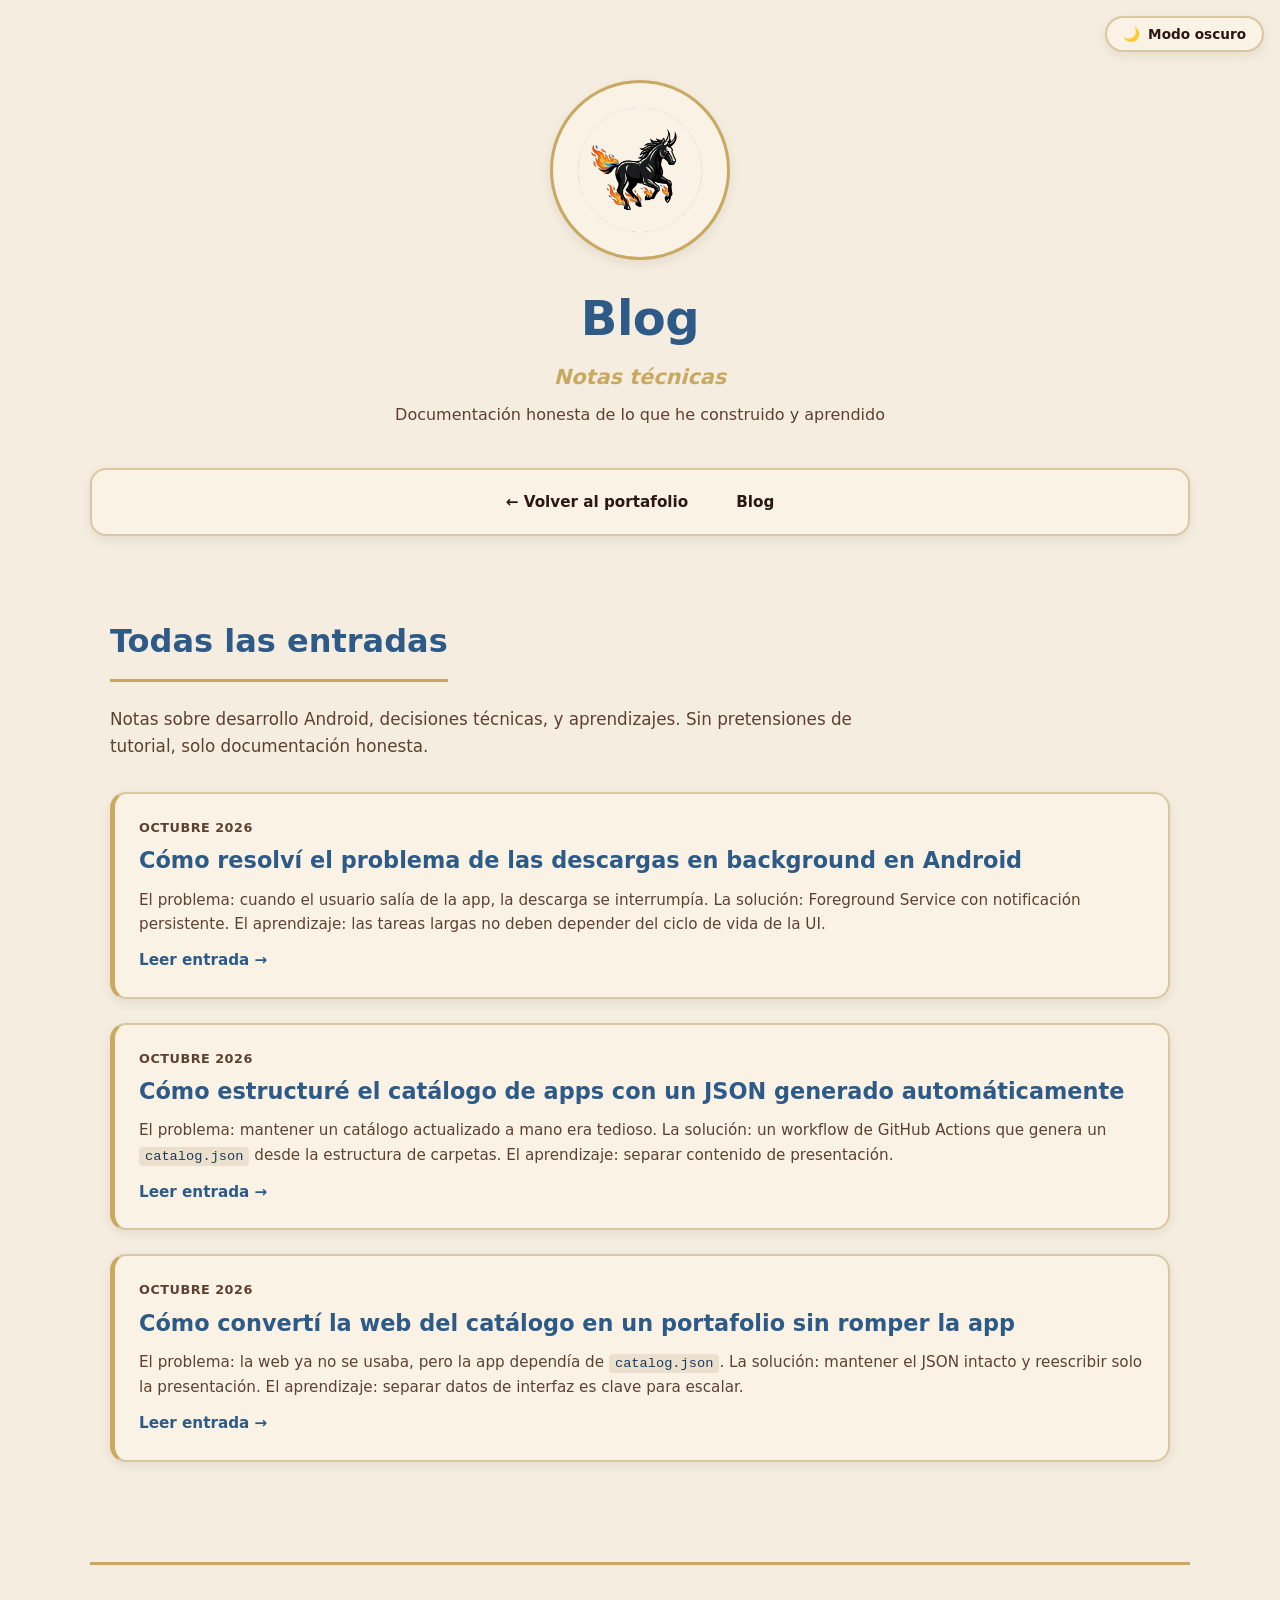
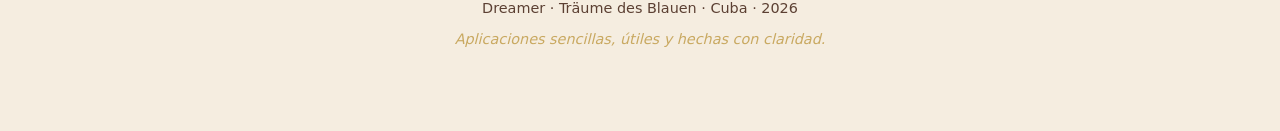
==== docs/blog/index.html @ 9b6ba669 "feat(portafolio): anadir secciones de retos, open source y blog" ====
<!DOCTYPE html>
<html lang="es" data-theme="light">
<head>
    <meta charset="UTF-8">
    <meta name="viewport" content="width=device-width, initial-scale=1.0">
    <meta name="description" content="Blog técnico de Dreamer. Notas sobre el desarrollo de aplicaciones Android.">
    <meta name="author" content="Dreamer (Luisi)">
    <title>Blog — Dreamer · Träume des Blauen</title>
    <link rel="icon" type="image/png" href="../assets/favicon.png">
    <link rel="stylesheet" href="../style.css">
    <link rel="stylesheet" href="blog.css">
</head>
<body>

<button class="theme-toggle" id="themeToggle" aria-label="Cambiar tema">
    <span class="theme-icon">🌙</span>
    <span class="theme-label">Modo oscuro</span>
</button>

<header class="main-header">
    <div class="header-content">
        <img src="../assets/logo_grande.png" alt="Logo de Dreamer" class="header-logo">
        <div class="header-text">
            <h1>Blog</h1>
            <p class="subtitle">Notas técnicas</p>
            <p class="tagline">Documentación honesta de lo que he construido y aprendido</p>
        </div>
    </div>
</header>

<nav class="main-nav" aria-label="Navegación principal">
    <a href="../index.html">← Volver al portafolio</a>
    <a href="index.html">Blog</a>
</nav>

<main>

    <section class="section">
        <h2>Todas las entradas</h2>
        <p class="section-intro">Notas sobre desarrollo Android, decisiones técnicas, y aprendizajes. Sin pretensiones de tutorial, solo documentación honesta.</p>

        <div class="blog-list">

            <article class="blog-list-item">
                <p class="blog-date">Octubre 2026</p>
                <h3><a href="descargas-background.html">Cómo resolví el problema de las descargas en background en Android</a></h3>
                <p class="blog-excerpt">El problema: cuando el usuario salía de la app, la descarga se interrumpía. La solución: Foreground Service con notificación persistente. El aprendizaje: las tareas largas no deben depender del ciclo de vida de la UI.</p>
                <a href="descargas-background.html" class="read-more">Leer entrada →</a>
            </article>

            <article class="blog-list-item">
                <p class="blog-date">Octubre 2026</p>
                <h3><a href="catalogo-json.html">Cómo estructuré el catálogo de apps con un JSON generado automáticamente</a></h3>
                <p class="blog-excerpt">El problema: mantener un catálogo actualizado a mano era tedioso. La solución: un workflow de GitHub Actions que genera un <code>catalog.json</code> desde la estructura de carpetas. El aprendizaje: separar contenido de presentación.</p>
                <a href="catalogo-json.html" class="read-more">Leer entrada →</a>
            </article>

            <article class="blog-list-item">
                <p class="blog-date">Octubre 2026</p>
                <h3><a href="portafolio-sin-romper-app.html">Cómo convertí la web del catálogo en un portafolio sin romper la app</a></h3>
                <p class="blog-excerpt">El problema: la web ya no se usaba, pero la app dependía de <code>catalog.json</code>. La solución: mantener el JSON intacto y reescribir solo la presentación. El aprendizaje: separar datos de interfaz es clave para escalar.</p>
                <a href="portafolio-sin-romper-app.html" class="read-more">Leer entrada →</a>
            </article>

        </div>
    </section>

</main>

<footer class="main-footer">
    <p>Dreamer · Träume des Blauen · Cuba · <span id="year"></span></p>
    <p class="footer-tagline">Aplicaciones sencillas, útiles y hechas con claridad.</p>
</footer>

<script>
    // Tema claro/oscuro
    (function() {
        const toggle = document.getElementById("themeToggle");
        const icon = toggle.querySelector(".theme-icon");
        const label = toggle.querySelector(".theme-label");
        const saved = localStorage.getItem("theme") || "light";

        function applyTheme(theme) {
            if (theme === "dark") {
                document.documentElement.setAttribute("data-theme", "dark");
                icon.textContent = "☀️";
                label.textContent = "Modo claro";
            } else {
                document.documentElement.removeAttribute("data-theme");
                icon.textContent = "🌙";
                label.textContent = "Modo oscuro";
            }
        }

        applyTheme(saved);

        toggle.addEventListener("click", function() {
            const isDark = document.documentElement.getAttribute("data-theme") === "dark";
            const newTheme = isDark ? "light" : "dark";
            localStorage.setItem("theme", newTheme);
            applyTheme(newTheme);
        });

        document.getElementById("year").textContent = new Date().getFullYear();
    })();
</script>

</body>
</html>
---- docs/style.css ----
/* ================================================================
   PORTAFOLIO — Dreamer · Träume des Blauen
   Estilo de gremio: azul mágico, madera, dorado, pergamino.
   ================================================================ */

/* ===== Variables ===== */
:root {
    /* Colores base — modo claro (gremio de día) */
    --bg: #F5EDE0;
    --bg-secondary: #EBE0CD;
    --surface: #FAF3E5;
    --surface-hover: #F2E6CE;
    --text: #2B1810;
    --text-muted: #5C4033;
    --border: #D9C7A3;

    /* Gremio */
    --blue: #2E5A88;
    --blue-dark: #1B3A5C;
    --blue-light: #6A9BC8;
    --wood: #B8895A;
    --wood-dark: #7A5636;
    --gold: #C9A961;

    /* Acentos */
    --accent: var(--blue);
    --accent-hover: var(--blue-dark);

    /* Sombras y radios */
    --shadow: 0 4px 12px rgba(43, 24, 16, 0.08);
    --shadow-hover: 0 8px 24px rgba(43, 24, 16, 0.15);
    --radius: 16px;
    --radius-small: 10px;

    /* Tipografía */
    --font: system-ui, -apple-system, "Segoe UI", Roboto, sans-serif;
    --font-mono: "Cascadia Code", "Consolas", "Courier New", monospace;

    /* Transiciones */
    --transition: 0.2s ease;
}

/* Modo oscuro (gremio de noche) */
[data-theme="dark"] {
    --bg: #0A0F1A;
    --bg-secondary: #0F1724;
    --surface: #1A1410;
    --surface-hover: #241C15;
    --text: #E8DCC0;
    --text-muted: #B8A882;
    --border: #3E3428;

    --blue: #3D6F9E;
    --blue-dark: #0F2338;
    --blue-light: #7FB0DC;
    --wood: #5C4033;
    --wood-dark: #3A261A;
    --gold: #E0C070;

    --accent: var(--blue);
    --accent-hover: var(--blue-light);

    --shadow: 0 4px 12px rgba(0, 0, 0, 0.4);
    --shadow-hover: 0 8px 24px rgba(0, 0, 0, 0.6);
}

/* ===== Reset ===== */
* {
    margin: 0;
    padding: 0;
    box-sizing: border-box;
}

html {
    scroll-behavior: smooth;
}

body {
    font-family: var(--font);
    background: var(--bg);
    color: var(--text);
    line-height: 1.6;
    transition: background var(--transition), color var(--transition);
    min-height: 100vh;
    padding: 0 20px 40px;
}

code {
    font-family: var(--font-mono);
    background: var(--bg-secondary);
    padding: 2px 6px;
    border-radius: 4px;
    font-size: 0.9em;
    color: var(--blue-dark);
}

[data-theme="dark"] code {
    color: var(--blue-light);
}

/* ===== Botón de tema ===== */
.theme-toggle {
    position: fixed;
    top: 16px;
    right: 16px;
    z-index: 100;
    background: var(--surface);
    border: 2px solid var(--border);
    color: var(--text);
    padding: 8px 16px;
    border-radius: 30px;
    cursor: pointer;
    font-family: var(--font);
    font-size: 0.85rem;
    font-weight: 600;
    display: flex;
    align-items: center;
    gap: 8px;
    box-shadow: var(--shadow);
    transition: all var(--transition);
}

.theme-toggle:hover {
    background: var(--surface-hover);
    transform: translateY(-2px);
    box-shadow: var(--shadow-hover);
}

/* ===== Header ===== */
.main-header {
    max-width: 1100px;
    margin: 0 auto;
    padding: 80px 20px 40px;
    text-align: center;
}

.header-content {
    display: flex;
    flex-direction: column;
    align-items: center;
    gap: 20px;
}

.header-logo {
    width: 180px;
    height: 180px;
    object-fit: contain;
    background: var(--surface);
    border-radius: 50%;
    padding: 20px;
    border: 3px solid var(--gold);
    box-shadow: var(--shadow);
}

.header-text h1 {
    font-size: 3rem;
    font-weight: 800;
    color: var(--blue);
    letter-spacing: -0.5px;
    margin-bottom: 4px;
}

.subtitle {
    font-size: 1.3rem;
    font-style: italic;
    color: var(--gold);
    font-weight: 600;
    margin-bottom: 8px;
}

.tagline {
    font-size: 1rem;
    color: var(--text-muted);
}

/* ===== Navegación ===== */
.main-nav {
    max-width: 1100px;
    margin: 0 auto 40px;
    padding: 12px;
    background: var(--surface);
    border-radius: var(--radius);
    border: 2px solid var(--border);
    display: flex;
    justify-content: center;
    flex-wrap: wrap;
    gap: 8px;
    box-shadow: var(--shadow);
}

.main-nav a {
    color: var(--text);
    text-decoration: none;
    padding: 8px 20px;
    border-radius: 30px;
    font-weight: 600;
    font-size: 0.95rem;
    transition: all var(--transition);
}

.main-nav a:hover,
.main-nav a:focus {
    background: var(--blue);
    color: var(--surface);
}

/* ===== Secciones ===== */
.section {
    max-width: 1100px;
    margin: 0 auto 60px;
    padding: 40px 20px;
}

.section h2 {
    font-size: 2rem;
    font-weight: 800;
    color: var(--blue);
    margin-bottom: 24px;
    padding-bottom: 12px;
    border-bottom: 3px solid var(--gold);
    display: inline-block;
}

.section-intro {
    font-size: 1.05rem;
    color: var(--text-muted);
    margin-bottom: 32px;
    max-width: 800px;
}

/* ===== Sobre mí ===== */
.about-content p {
    margin-bottom: 16px;
    font-size: 1.05rem;
}

.about-content h3 {
    font-size: 1.3rem;
    color: var(--wood-dark);
    margin: 32px 0 16px;
}

[data-theme="dark"] .about-content h3 {
    color: var(--wood);
}

.experience-list {
    list-style: none;
    padding: 0;
}

.experience-list li {
    padding: 10px 0 10px 32px;
    position: relative;
    border-bottom: 1px dashed var(--border);
}

.experience-list li::before {
    content: "◆";
    position: absolute;
    left: 8px;
    color: var(--gold);
    font-size: 0.9rem;
}

/* ===== Proyectos ===== */
.projects-grid {
    display: grid;
    grid-template-columns: repeat(auto-fill, minmax(280px, 1fr));
    gap: 24px;
}

.project-card {
    background: var(--surface);
    border: 2px solid var(--border);
    border-radius: var(--radius);
    padding: 24px;
    box-shadow: var(--shadow);
    transition: all var(--transition);
    display: flex;
    flex-direction: column;
    gap: 12px;
}

.project-card:hover {
    transform: translateY(-4px);
    box-shadow: var(--shadow-hover);
    border-color: var(--gold);
}

.project-card h3 {
    font-size: 1.4rem;
    color: var(--blue);
    font-weight: 700;
}

.project-card .category-tag {
    display: inline-block;
    background: var(--blue-dark);
    color: var(--surface);
    padding: 3px 12px;
    border-radius: 20px;
    font-size: 0.75rem;
    font-weight: 700;
    text-transform: uppercase;
    letter-spacing: 0.5px;
    align-self: flex-start;
}

.project-card .description {
    color: var(--text-muted);
    font-size: 0.95rem;
    flex-grow: 1;
}

.project-card .meta {
    font-size: 0.8rem;
    color: var(--text-muted);
    border-top: 1px dashed var(--border);
    padding-top: 12px;
    display: flex;
    justify-content: space-between;
    flex-wrap: wrap;
    gap: 8px;
}

.project-card .meta span {
    display: inline-flex;
    align-items: center;
    gap: 4px;
}

.project-card .downloads-badge {
    background: var(--gold);
    color: var(--wood-dark);
    padding: 2px 10px;
    border-radius: 12px;
    font-weight: 700;
    font-size: 0.75rem;
}

.project-card .dedication {
    font-style: italic;
    font-size: 0.85rem;
    color: var(--gold);
    border-left: 3px solid var(--gold);
    padding-left: 12px;
}

.loading-message,
.error-message {
    text-align: center;
    color: var(--text-muted);
    padding: 40px;
    font-style: italic;
    grid-column: 1 / -1;
}

/* ===== Retos técnicos ===== */
.challenges-grid {
    display: grid;
    grid-template-columns: repeat(auto-fit, minmax(320px, 1fr));
    gap: 24px;
}

.challenge-card {
    background: var(--surface);
    border: 2px solid var(--border);
    border-left: 5px solid var(--gold);
    border-radius: var(--radius);
    padding: 24px;
    box-shadow: var(--shadow);
    transition: all var(--transition);
}

.challenge-card:hover {
    transform: translateY(-4px);
    box-shadow: var(--shadow-hover);
    border-left-color: var(--blue);
}

.challenge-card h3 {
    font-size: 1.15rem;
    color: var(--blue);
    margin-bottom: 16px;
    font-weight: 700;
}

.challenge-card p {
    font-size: 0.95rem;
    color: var(--text-muted);
    margin-bottom: 12px;
}

.challenge-card p:last-child {
    margin-bottom: 0;
}

.challenge-context {
    font-style: italic;
    border-left: 3px solid var(--border);
    padding-left: 12px;
}

.challenge-solution,
.challenge-lesson {
    padding: 8px 12px;
    background: var(--bg-secondary);
    border-radius: var(--radius-small);
}

.challenge-lesson {
    border-left: 3px solid var(--gold);
}

/* ===== Open source ===== */
.opensource-grid {
    display: grid;
    grid-template-columns: repeat(auto-fit, minmax(320px, 1fr));
    gap: 24px;
    margin-bottom: 24px;
}

.opensource-card {
    background: var(--surface);
    border: 2px solid var(--border);
    border-radius: var(--radius);
    padding: 24px;
    box-shadow: var(--shadow);
    transition: all var(--transition);
}

.opensource-card:hover {
    transform: translateY(-4px);
    box-shadow: var(--shadow-hover);
    border-color: var(--gold);
}

.opensource-card h3 {
    font-size: 1.3rem;
    color: var(--blue);
    margin-bottom: 8px;
    font-weight: 700;
}

.opensource-detail {
    display: inline-block;
    background: var(--gold);
    color: var(--wood-dark);
    padding: 3px 12px;
    border-radius: 20px;
    font-size: 0.8rem;
    font-weight: 700;
    margin-bottom: 12px;
}

.opensource-description {
    color: var(--text-muted);
    font-size: 0.95rem;
}

.opensource-note {
    font-style: italic;
    color: var(--text-muted);
    font-size: 0.9rem;
    text-align: center;
    padding: 16px;
    border-top: 1px dashed var(--border);
}

/* ===== Blog ===== */
.blog-grid {
    display: grid;
    grid-template-columns: repeat(auto-fit, minmax(300px, 1fr));
    gap: 24px;
    margin-bottom: 32px;
}

.blog-card {
    background: var(--surface);
    border: 2px solid var(--border);
    border-radius: var(--radius);
    padding: 24px;
    box-shadow: var(--shadow);
    transition: all var(--transition);
    display: flex;
    flex-direction: column;
    gap: 12px;
}

.blog-card:hover {
    transform: translateY(-4px);
    box-shadow: var(--shadow-hover);
    border-color: var(--gold);
}

.blog-card h3 {
    font-size: 1.15rem;
    font-weight: 700;
    line-height: 1.4;
}

.blog-card h3 a {
    color: var(--blue);
    text-decoration: none;
    transition: color var(--transition);
}

.blog-card h3 a:hover {
    color: var(--gold);
    text-decoration: underline;
}

.blog-date {
    font-size: 0.8rem;
    color: var(--text-muted);
    text-transform: uppercase;
    letter-spacing: 0.5px;
    font-weight: 600;
}

.blog-excerpt {
    color: var(--text-muted);
    font-size: 0.95rem;
    flex-grow: 1;
}

.blog-cta {
    text-align: center;
    margin-top: 32px;
}

/* ===== Placeholder ===== */
.placeholder-box {
    background: var(--surface);
    border: 2px dashed var(--border);
    border-radius: var(--radius);
    padding: 40px 24px;
    text-align: center;
    color: var(--text-muted);
    font-style: italic;
    font-size: 1rem;
}

/* ===== Servicios ===== */
.services-grid {
    display: grid;
    grid-template-columns: repeat(auto-fit, minmax(280px, 1fr));
    gap: 24px;
    margin-bottom: 32px;
}

.service-card {
    background: var(--surface);
    border: 2px solid var(--border);
    border-radius: var(--radius);
    padding: 24px;
    box-shadow: var(--shadow);
}

.service-card h3 {
    font-size: 1.2rem;
    color: var(--gold);
    margin-bottom: 12px;
    font-weight: 700;
}

.service-card p {
    color: var(--text-muted);
    font-size: 0.95rem;
}

.process-list {
    list-style: none;
    counter-reset: step;
    padding: 0;
}

.process-list li {
    counter-increment: step;
    padding: 8px 0 8px 36px;
    position: relative;
    color: var(--text-muted);
    font-size: 0.95rem;
}

.process-list li::before {
    content: counter(step);
    position: absolute;
    left: 0;
    top: 8px;
    width: 26px;
    height: 26px;
    background: var(--blue);
    color: var(--surface);
    border-radius: 50%;
    display: flex;
    align-items: center;
    justify-content: center;
    font-size: 0.8rem;
    font-weight: 700;
}

.services-cta {
    text-align: center;
    margin-top: 32px;
}

.btn-primary,
.btn-secondary {
    display: inline-block;
    padding: 14px 36px;
    border-radius: 40px;
    text-decoration: none;
    font-weight: 700;
    font-size: 1rem;
    box-shadow: var(--shadow);
    transition: all var(--transition);
    border: 2px solid transparent;
}

.btn-primary {
    background: var(--blue);
    color: var(--surface);
}

.btn-primary:hover,
.btn-primary:focus {
    background: var(--blue-dark);
    transform: translateY(-2px);
    box-shadow: var(--shadow-hover);
    border-color: var(--gold);
}

.btn-secondary {
    background: transparent;
    color: var(--blue);
    border-color: var(--blue);
}

.btn-secondary:hover,
.btn-secondary:focus {
    background: var(--blue);
    color: var(--surface);
    transform: translateY(-2px);
    box-shadow: var(--shadow-hover);
    border-color: var(--gold);
}

/* ===== Contacto ===== */
.contact-grid {
    display: grid;
    grid-template-columns: repeat(auto-fit, minmax(240px, 1fr));
    gap: 20px;
    margin-bottom: 40px;
}

.contact-card {
    background: var(--surface);
    border: 2px solid var(--border);
    border-radius: var(--radius);
    padding: 24px;
    text-decoration: none;
    color: var(--text);
    display: flex;
    flex-direction: column;
    align-items: center;
    gap: 8px;
    box-shadow: var(--shadow);
    transition: all var(--transition);
    text-align: center;
}

.contact-card:hover,
.contact-card:focus {
    transform: translateY(-4px);
    border-color: var(--gold);
    box-shadow: var(--shadow-hover);
}

.contact-card.disabled {
    opacity: 0.5;
    cursor: not-allowed;
}

.contact-card.disabled:hover {
    transform: none;
    border-color: var(--border);
    box-shadow: var(--shadow);
}

.contact-icon {
    font-size: 2rem;
    margin-bottom: 4px;
}

.contact-label {
    font-weight: 700;
    color: var(--blue);
    font-size: 0.9rem;
    text-transform: uppercase;
    letter-spacing: 0.5px;
}

.contact-value {
    color: var(--text-muted);
    font-size: 0.9rem;
    word-break: break-word;
}

.coming-soon-title {
    font-size: 1.2rem;
    color: var(--wood-dark);
    margin: 32px 0 16px;
    text-align: center;
}

[data-theme="dark"] .coming-soon-title {
    color: var(--wood);
}

.contact-grid.coming-soon {
    grid-template-columns: repeat(auto-fit, minmax(180px, 1fr));
    margin-bottom: 0;
}

/* ===== Footer ===== */
.main-footer {
    max-width: 1100px;
    margin: 60px auto 0;
    padding: 32px 20px;
    text-align: center;
    border-top: 3px solid var(--gold);
    color: var(--text-muted);
    font-size: 0.9rem;
}

.main-footer p {
    margin-bottom: 8px;
}

.footer-tagline {
    font-style: italic;
    color: var(--gold);
}

/* ===== Responsive ===== */
@media (max-width: 700px) {
    body {
        padding: 0 12px 24px;
    }

    .header-text h1 {
        font-size: 2.2rem;
    }

    .subtitle {
        font-size: 1.1rem;
    }

    .header-logo {
        width: 140px;
        height: 140px;
    }

    .section h2 {
        font-size: 1.6rem;
    }

    .main-nav {
        padding: 8px;
    }

    .main-nav a {
        padding: 6px 14px;
        font-size: 0.85rem;
    }

    .theme-toggle .theme-label {
        display: none;
    }

    .theme-toggle {
        padding: 8px 12px;
    }

    .challenges-grid,
    .opensource-grid,
    .blog-grid {
        grid-template-columns: 1fr;
    }
}

/* ===== Accesibilidad ===== */
@media (prefers-reduced-motion: reduce) {
    * {
        animation-duration: 0.01ms !important;
        animation-iteration-count: 1 !important;
        transition-duration: 0.01ms !important;
        scroll-behavior: auto !important;
    }
}

a:focus-visible,
button:focus-visible {
    outline: 3px solid var(--gold);
    outline-offset: 2px;
}

/* ===== Scrollbar ===== */
::-webkit-scrollbar {
    width: 10px;
}

::-webkit-scrollbar-track {
    background: var(--bg);
}

::-webkit-scrollbar-thumb {
    background: var(--blue);
    border-radius: 10px;
}

::-webkit-scrollbar-thumb:hover {
    background: var(--blue-dark);
}
---- docs/blog/blog.css ----
/* ================================================================
   BLOG — Estilos específicos
   Reutiliza las variables y estilos base del portafolio.
   ================================================================ */

/* ===== Lista de entradas ===== */
.blog-list {
    display: flex;
    flex-direction: column;
    gap: 24px;
}

.blog-list-item {
    background: var(--surface);
    border: 2px solid var(--border);
    border-left: 5px solid var(--gold);
    border-radius: var(--radius);
    padding: 24px;
    box-shadow: var(--shadow);
    transition: all var(--transition);
}

.blog-list-item:hover {
    transform: translateY(-4px);
    box-shadow: var(--shadow-hover);
    border-left-color: var(--blue);
}

.blog-list-item h3 {
    font-size: 1.4rem;
    font-weight: 700;
    margin: 8px 0 12px;
    line-height: 1.3;
}

.blog-list-item h3 a {
    color: var(--blue);
    text-decoration: none;
    transition: color var(--transition);
}

.blog-list-item h3 a:hover {
    color: var(--gold);
    text-decoration: underline;
}

.read-more {
    display: inline-block;
    margin-top: 12px;
    color: var(--blue);
    font-weight: 700;
    text-decoration: none;
    font-size: 0.95rem;
    transition: all var(--transition);
}

.read-more:hover {
    color: var(--gold);
    transform: translateX(4px);
}

/* ===== Artículo individual ===== */
.article {
    max-width: 800px;
    margin: 0 auto;
    padding: 40px 20px;
}

.article-header {
    margin-bottom: 40px;
    padding-bottom: 24px;
    border-bottom: 3px solid var(--gold);
}

.article-header h1 {
    font-size: 2.2rem;
    color: var(--blue);
    font-weight: 800;
    line-height: 1.3;
    margin-bottom: 16px;
}

.article-meta {
    font-size: 0.9rem;
    color: var(--text-muted);
    text-transform: uppercase;
    letter-spacing: 0.5px;
    font-weight: 600;
}

.article-content {
    font-size: 1.05rem;
    line-height: 1.8;
    color: var(--text);
}

.article-content h2 {
    font-size: 1.6rem;
    color: var(--blue);
    margin: 40px 0 16px;
    padding-bottom: 8px;
    border-bottom: 2px solid var(--border);
}

.article-content h3 {
    font-size: 1.25rem;
    color: var(--wood-dark);
    margin: 32px 0 12px;
    font-weight: 700;
}

[data-theme="dark"] .article-content h3 {
    color: var(--wood);
}

.article-content p {
    margin-bottom: 16px;
}

.article-content ul,
.article-content ol {
    margin: 16px 0 16px 32px;
}

.article-content li {
    margin-bottom: 8px;
}

.article-content strong {
    color: var(--blue);
    font-weight: 700;
}

.article-content em {
    font-style: italic;
    color: var(--text-muted);
}

.article-content a {
    color: var(--blue);
    text-decoration: underline;
    transition: color var(--transition);
}

.article-content a:hover {
    color: var(--gold);
}

.article-content blockquote {
    border-left: 4px solid var(--gold);
    padding: 12px 20px;
    margin: 24px 0;
    background: var(--surface);
    border-radius: 0 var(--radius-small) var(--radius-small) 0;
    font-style: italic;
    color: var(--text-muted);
}

.article-content code {
    font-family: var(--font-mono);
    background: var(--bg-secondary);
    padding: 2px 6px;
    border-radius: 4px;
    font-size: 0.9em;
    color: var(--blue-dark);
}

[data-theme="dark"] .article-content code {
    color: var(--blue-light);
}

.article-content pre {
    background: var(--bg-secondary);
    border: 2px solid var(--border);
    border-radius: var(--radius-small);
    padding: 20px;
    overflow-x: auto;
    margin: 24px 0;
    font-size: 0.9rem;
    line-height: 1.5;
}

.article-content pre code {
    background: none;
    padding: 0;
    color: var(--text);
    font-size: inherit;
}

/* ===== Navegación entre artículos ===== */
.article-nav {
    max-width: 800px;
    margin: 40px auto 0;
    padding: 24px 20px;
    border-top: 2px solid var(--border);
    display: flex;
    justify-content: space-between;
    gap: 16px;
    flex-wrap: wrap;
}

.article-nav a {
    color: var(--blue);
    text-decoration: none;
    font-weight: 700;
    transition: color var(--transition);
}

.article-nav a:hover {
    color: var(--gold);
}

/* ===== Responsive ===== */
@media (max-width: 700px) {
    .article-header h1 {
        font-size: 1.6rem;
    }

    .article-content {
        font-size: 1rem;
    }

    .article-content h2 {
        font-size: 1.3rem;
    }

    .article-content h3 {
        font-size: 1.1rem;
    }

    .article-content pre {
        padding: 12px;
        font-size: 0.8rem;
    }
}
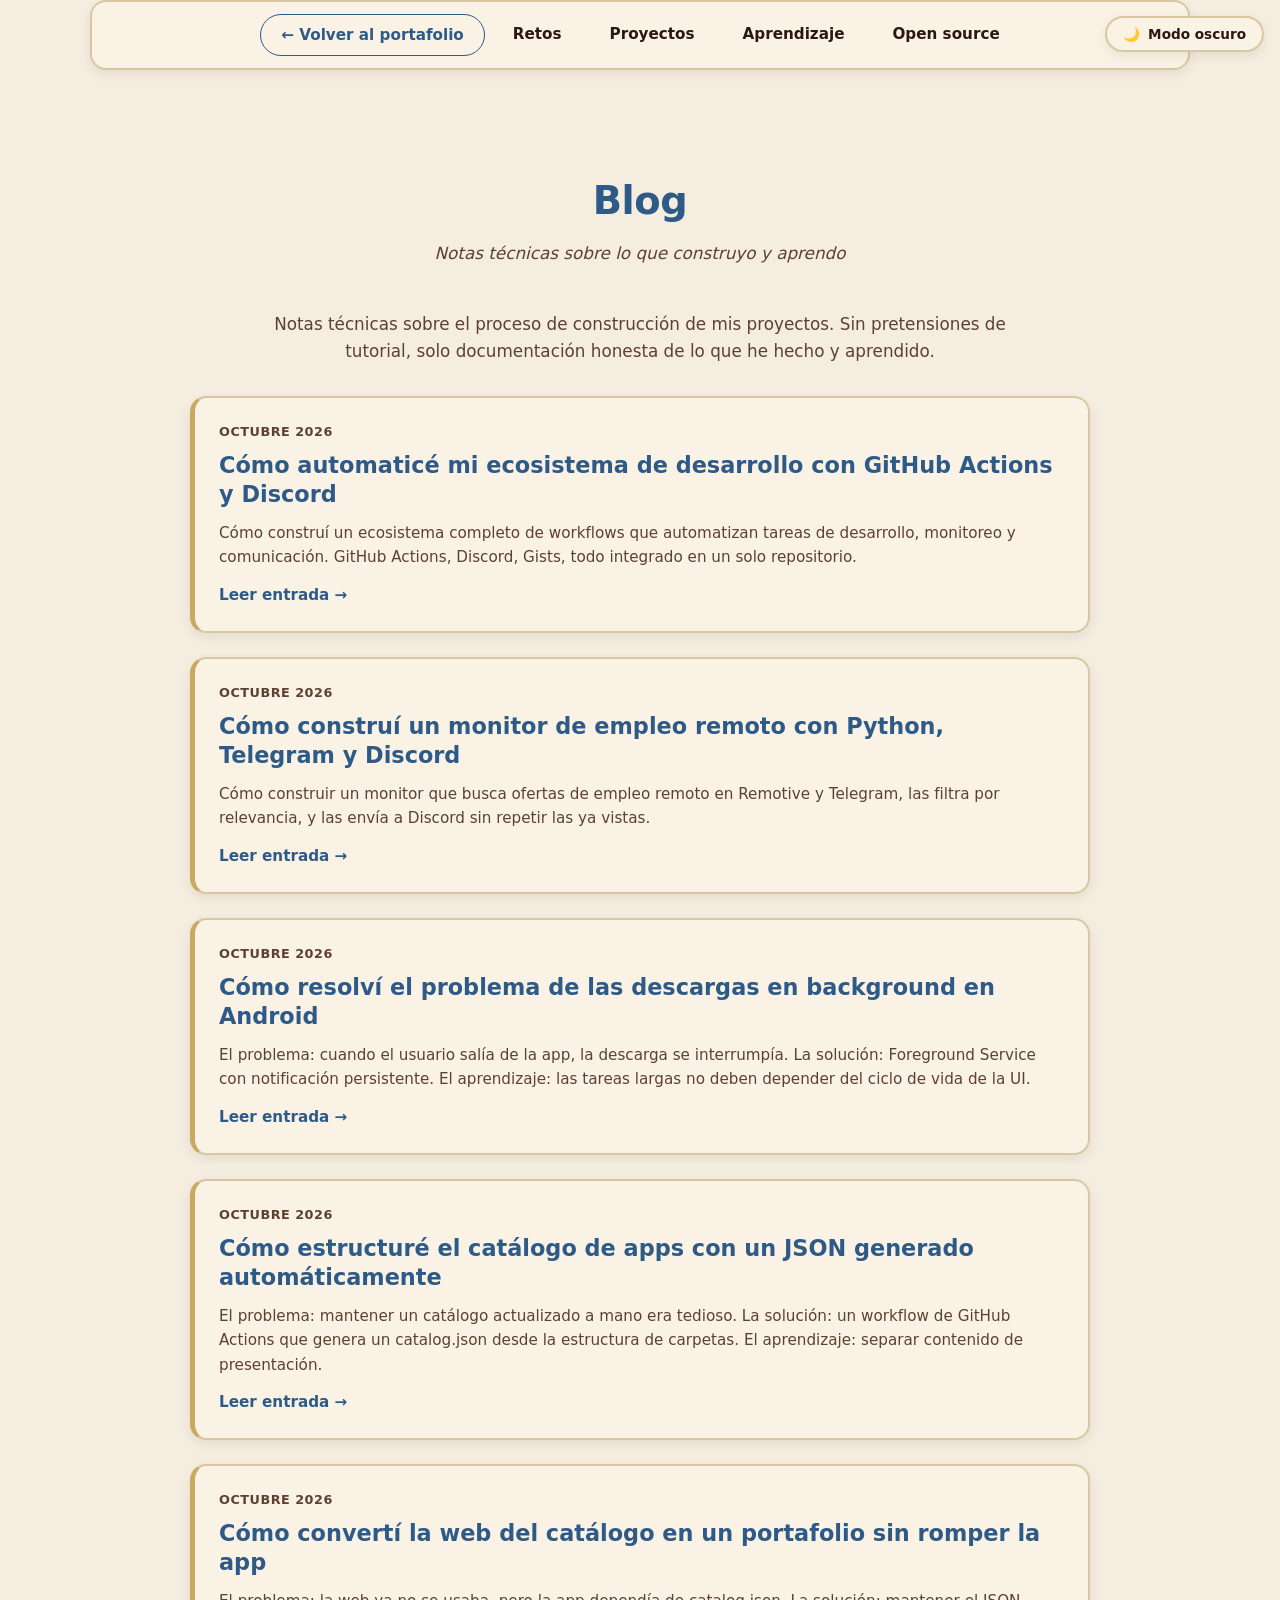
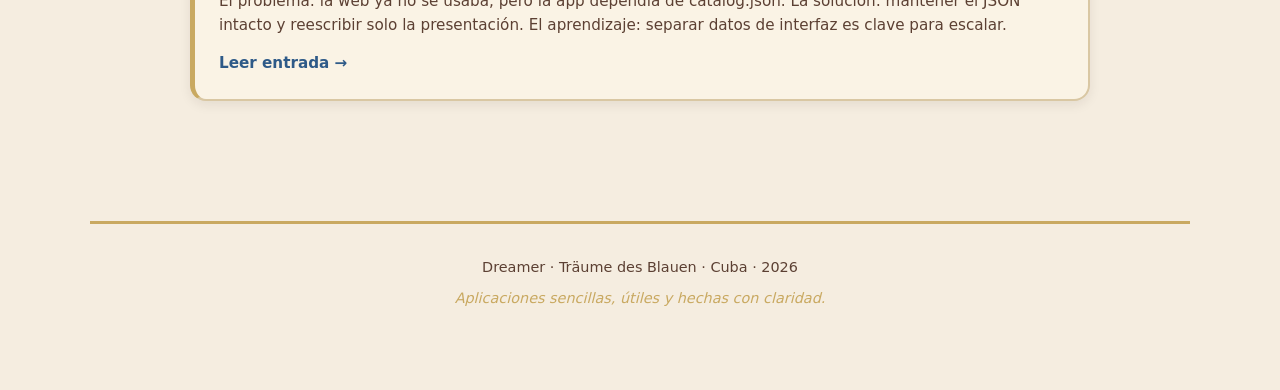
==== commit f294e109: "refactorizaciónd e la página del portafolio" ====
--- a/docs/blog/index.html
+++ b/docs/blog/index.html
@@ -3,12 +3,12 @@
 <head>
     <meta charset="UTF-8">
     <meta name="viewport" content="width=device-width, initial-scale=1.0">
-    <meta name="description" content="Blog técnico de Dreamer. Notas sobre el desarrollo de aplicaciones Android.">
+    <meta name="description" content="Blog técnico de Dreamer. Notas sobre el desarrollo de aplicaciones Android y automatización.">
     <meta name="author" content="Dreamer (Luisi)">
-    <title>Blog — Dreamer · Träume des Blauen</title>
+    <title>Blog — Dreamer</title>
     <link rel="icon" type="image/png" href="../assets/favicon.png">
     <link rel="stylesheet" href="../style.css">
-    <link rel="stylesheet" href="blog.css">
+    <link rel="stylesheet" href="../shared.css">
 </head>
 <body>
 
@@ -17,54 +17,24 @@
     <span class="theme-label">Modo oscuro</span>
 </button>
 
-<header class="main-header">
-    <div class="header-content">
-        <img src="../assets/logo_grande.png" alt="Logo de Dreamer" class="header-logo">
-        <div class="header-text">
-            <h1>Blog</h1>
-            <p class="subtitle">Notas técnicas</p>
-            <p class="tagline">Documentación honesta de lo que he construido y aprendido</p>
-        </div>
-    </div>
+<nav class="internal-nav" aria-label="Navegación">
+    <a href="../index.html" class="back">← Volver al portafolio</a>
+    <a href="../retos/index.html">Retos</a>
+    <a href="../proyectos/index.html">Proyectos</a>
+    <a href="../aprendizaje/index.html">Aprendizaje</a>
+    <a href="../open-source/index.html">Open source</a>
+</nav>
+
+<header class="internal-header">
+    <h1>Blog</h1>
+    <p class="tagline">Notas técnicas sobre lo que construyo y aprendo</p>
 </header>
 
-<nav class="main-nav" aria-label="Navegación principal">
-    <a href="../index.html">← Volver al portafolio</a>
-    <a href="index.html">Blog</a>
-</nav>
-
-<main>
-
-    <section class="section">
-        <h2>Todas las entradas</h2>
-        <p class="section-intro">Notas sobre desarrollo Android, decisiones técnicas, y aprendizajes. Sin pretensiones de tutorial, solo documentación honesta.</p>
-
-        <div class="blog-list">
-
-            <article class="blog-list-item">
-                <p class="blog-date">Octubre 2026</p>
-                <h3><a href="descargas-background.html">Cómo resolví el problema de las descargas en background en Android</a></h3>
-                <p class="blog-excerpt">El problema: cuando el usuario salía de la app, la descarga se interrumpía. La solución: Foreground Service con notificación persistente. El aprendizaje: las tareas largas no deben depender del ciclo de vida de la UI.</p>
-                <a href="descargas-background.html" class="read-more">Leer entrada →</a>
-            </article>
-
-            <article class="blog-list-item">
-                <p class="blog-date">Octubre 2026</p>
-                <h3><a href="catalogo-json.html">Cómo estructuré el catálogo de apps con un JSON generado automáticamente</a></h3>
-                <p class="blog-excerpt">El problema: mantener un catálogo actualizado a mano era tedioso. La solución: un workflow de GitHub Actions que genera un <code>catalog.json</code> desde la estructura de carpetas. El aprendizaje: separar contenido de presentación.</p>
-                <a href="catalogo-json.html" class="read-more">Leer entrada →</a>
-            </article>
-
-            <article class="blog-list-item">
-                <p class="blog-date">Octubre 2026</p>
-                <h3><a href="portafolio-sin-romper-app.html">Cómo convertí la web del catálogo en un portafolio sin romper la app</a></h3>
-                <p class="blog-excerpt">El problema: la web ya no se usaba, pero la app dependía de <code>catalog.json</code>. La solución: mantener el JSON intacto y reescribir solo la presentación. El aprendizaje: separar datos de interfaz es clave para escalar.</p>
-                <a href="portafolio-sin-romper-app.html" class="read-more">Leer entrada →</a>
-            </article>
-
-        </div>
-    </section>
-
+<main class="internal-content">
+    <p class="internal-intro" id="blogIntro">Notas sobre desarrollo Android, automatización, decisiones técnicas, y aprendizajes. Sin pretensiones de tutorial, solo documentación honesta.</p>
+    <div id="blogListContainer" class="blog-list-full">
+        <p class="loading-message">Cargando entradas…</p>
+    </div>
 </main>
 
 <footer class="main-footer">
@@ -72,37 +42,15 @@
     <p class="footer-tagline">Aplicaciones sencillas, útiles y hechas con claridad.</p>
 </footer>
 
+<script src="../shared.js"></script>
 <script>
-    // Tema claro/oscuro
-    (function() {
-        const toggle = document.getElementById("themeToggle");
-        const icon = toggle.querySelector(".theme-icon");
-        const label = toggle.querySelector(".theme-label");
-        const saved = localStorage.getItem("theme") || "light";
-
-        function applyTheme(theme) {
-            if (theme === "dark") {
-                document.documentElement.setAttribute("data-theme", "dark");
-                icon.textContent = "☀️";
-                label.textContent = "Modo claro";
-            } else {
-                document.documentElement.removeAttribute("data-theme");
-                icon.textContent = "🌙";
-                label.textContent = "Modo oscuro";
-            }
+    document.addEventListener("DOMContentLoaded", async () => {
+        const data = await loadJson("../content/blog.json");
+        if (data && data.intro) {
+            document.getElementById("blogIntro").textContent = data.intro;
         }
-
-        applyTheme(saved);
-
-        toggle.addEventListener("click", function() {
-            const isDark = document.documentElement.getAttribute("data-theme") === "dark";
-            const newTheme = isDark ? "light" : "dark";
-            localStorage.setItem("theme", newTheme);
-            applyTheme(newTheme);
-        });
-
-        document.getElementById("year").textContent = new Date().getFullYear();
-    })();
+        renderBlogList(data, "blogListContainer");
+    });
 </script>
 
 </body>
--- a/docs/style.css
+++ b/docs/style.css
@@ -530,6 +530,12 @@
     margin-top: 32px;
 }
 
+/* ===== Botón "Ver todo" (genérico) ===== */
+.see-all-cta {
+    text-align: center;
+    margin-top: 32px;
+}
+
 /* ===== Placeholder ===== */
 .placeholder-box {
     background: var(--surface);
@@ -744,6 +750,104 @@
     color: var(--gold);
 }
 
+/* ===== Proyectos en progreso (chips de tecnología) ===== */
+.tech-chip {
+    display: inline-block;
+    background: var(--bg-secondary);
+    color: var(--blue);
+    padding: 2px 10px;
+    border-radius: 12px;
+    font-size: 0.75rem;
+    font-weight: 600;
+    margin: 2px 2px 0 0;
+    border: 1px solid var(--border);
+}
+
+[data-theme="dark"] .tech-chip {
+    color: var(--blue-light);
+}
+
+/* ===== Aprendizaje continuo ===== */
+#learningPreview {
+    display: flex;
+    flex-direction: column;
+    gap: 24px;
+}
+
+.learning-block {
+    background: var(--surface);
+    border: 2px solid var(--border);
+    border-left: 5px solid var(--gold);
+    border-radius: var(--radius);
+    padding: 24px;
+    box-shadow: var(--shadow);
+    transition: all var(--transition);
+}
+
+.learning-block:hover {
+    box-shadow: var(--shadow-hover);
+    border-left-color: var(--blue);
+}
+
+.learning-block h3 {
+    font-size: 1.2rem;
+    color: var(--blue);
+    margin-bottom: 16px;
+    font-weight: 700;
+}
+
+.learning-block p {
+    color: var(--text-muted);
+    margin-bottom: 12px;
+    font-size: 0.95rem;
+}
+
+.learning-list {
+    list-style: none;
+    padding: 0;
+}
+
+.learning-list li {
+    padding: 8px 0 8px 28px;
+    position: relative;
+    border-bottom: 1px dashed var(--border);
+    color: var(--text-muted);
+    font-size: 0.95rem;
+}
+
+.learning-list li:last-child {
+    border-bottom: none;
+}
+
+.learning-list li::before {
+    content: "▸";
+    position: absolute;
+    left: 8px;
+    color: var(--gold);
+    font-weight: 700;
+}
+
+.learning-item {
+    padding: 10px 0;
+    border-bottom: 1px dashed var(--border);
+    color: var(--text-muted);
+    font-size: 0.95rem;
+}
+
+.learning-item:last-child {
+    border-bottom: none;
+}
+
+.learning-item strong {
+    color: var(--wood-dark);
+    display: inline-block;
+    margin-right: 4px;
+}
+
+[data-theme="dark"] .learning-item strong {
+    color: var(--wood);
+}
+
 /* ===== Responsive ===== */
 @media (max-width: 700px) {
     body {
@@ -788,6 +892,14 @@
     .opensource-grid,
     .blog-grid {
         grid-template-columns: 1fr;
+    }
+
+    .learning-block {
+        padding: 16px;
+    }
+
+    .learning-block h3 {
+        font-size: 1.05rem;
     }
 }
 
@@ -823,4 +935,295 @@
 
 ::-webkit-scrollbar-thumb:hover {
     background: var(--blue-dark);
+}
+
+/* ================================================================
+   CHAT FLOTANTE
+   ================================================================ */
+
+.chat-bubble {
+    position: fixed;
+    bottom: 24px;
+    right: 24px;
+    width: 60px;
+    height: 60px;
+    border-radius: 50%;
+    background: var(--blue);
+    border: 3px solid var(--gold);
+    color: var(--surface);
+    cursor: pointer;
+    box-shadow: var(--shadow-hover);
+    z-index: 999;
+    display: flex;
+    align-items: center;
+    justify-content: center;
+    transition: all var(--transition);
+    font-size: 1.6rem;
+}
+
+.chat-bubble:hover {
+    transform: scale(1.08);
+    background: var(--blue-dark);
+}
+
+.chat-bubble.chat-bubble-hidden {
+    opacity: 0;
+    pointer-events: none;
+    transform: scale(0.5);
+}
+
+.chat-panel {
+    position: fixed;
+    bottom: 100px;
+    right: 24px;
+    width: 380px;
+    max-width: calc(100vw - 32px);
+    height: 540px;
+    max-height: calc(100vh - 140px);
+    background: var(--surface);
+    border: 2px solid var(--border);
+    border-radius: var(--radius);
+    box-shadow: var(--shadow-hover);
+    display: flex;
+    flex-direction: column;
+    overflow: hidden;
+    z-index: 998;
+    opacity: 0;
+    pointer-events: none;
+    transform: translateY(20px) scale(0.95);
+    transition: all 0.25s ease;
+}
+
+.chat-panel.chat-open {
+    opacity: 1;
+    pointer-events: auto;
+    transform: translateY(0) scale(1);
+}
+
+.chat-header {
+    display: flex;
+    align-items: center;
+    justify-content: space-between;
+    padding: 12px 16px;
+    background: var(--blue);
+    color: var(--surface);
+    border-bottom: 2px solid var(--gold);
+    flex-shrink: 0;
+}
+
+.chat-header-title {
+    display: flex;
+    align-items: center;
+    gap: 10px;
+    min-width: 0;
+}
+
+.chat-header-avatar {
+    width: 32px;
+    height: 32px;
+    border-radius: 50%;
+    background: var(--surface);
+    padding: 2px;
+    border: 2px solid var(--gold);
+    object-fit: contain;
+    flex-shrink: 0;
+}
+
+.chat-header-title strong {
+    display: block;
+    font-size: 0.95rem;
+    font-weight: 700;
+}
+
+.chat-header-title small {
+    display: block;
+    font-size: 0.75rem;
+    opacity: 0.85;
+}
+
+.chat-header-actions {
+    display: flex;
+    gap: 4px;
+    flex-shrink: 0;
+}
+
+.chat-action {
+    background: transparent;
+    border: none;
+    color: var(--surface);
+    cursor: pointer;
+    padding: 6px 8px;
+    border-radius: 6px;
+    font-size: 1rem;
+    transition: background var(--transition);
+}
+
+.chat-action:hover {
+    background: rgba(255, 255, 255, 0.15);
+}
+
+.chat-messages {
+    flex: 1;
+    overflow-y: auto;
+    padding: 16px;
+    display: flex;
+    flex-direction: column;
+    gap: 12px;
+    background: var(--bg);
+}
+
+.chat-msg {
+    display: flex;
+    align-items: flex-end;
+    gap: 8px;
+    max-width: 90%;
+    animation: chatFadeIn 0.2s ease;
+}
+
+.chat-msg-bot {
+    align-self: flex-start;
+}
+
+.chat-msg-user {
+    align-self: flex-end;
+    flex-direction: row-reverse;
+}
+
+.chat-msg-avatar {
+    width: 28px;
+    height: 28px;
+    border-radius: 50%;
+    background: var(--surface);
+    padding: 2px;
+    border: 2px solid var(--gold);
+    object-fit: contain;
+    flex-shrink: 0;
+}
+
+.chat-msg-text {
+    padding: 10px 14px;
+    border-radius: 16px;
+    font-size: 0.9rem;
+    line-height: 1.5;
+    word-wrap: break-word;
+    overflow-wrap: break-word;
+}
+
+.chat-msg-bot .chat-msg-text {
+    background: var(--surface);
+    color: var(--text);
+    border: 1px solid var(--border);
+    border-bottom-left-radius: 4px;
+}
+
+.chat-msg-user .chat-msg-text {
+    background: var(--blue);
+    color: var(--surface);
+    border-bottom-right-radius: 4px;
+}
+
+@keyframes chatFadeIn {
+    from { opacity: 0; transform: translateY(6px); }
+    to { opacity: 1; transform: translateY(0); }
+}
+
+.chat-msg-typing .chat-msg-text {
+    display: flex;
+    align-items: center;
+    gap: 4px;
+    padding: 12px 16px;
+}
+
+.chat-msg-typing .dot {
+    display: inline-block;
+    width: 6px;
+    height: 6px;
+    border-radius: 50%;
+    background: var(--text-muted);
+    animation: chatTyping 1.2s infinite;
+}
+
+.chat-msg-typing .dot:nth-child(2) { animation-delay: 0.2s; }
+.chat-msg-typing .dot:nth-child(3) { animation-delay: 0.4s; }
+
+@keyframes chatTyping {
+    0%, 60%, 100% { opacity: 0.3; transform: translateY(0); }
+    30% { opacity: 1; transform: translateY(-3px); }
+}
+
+.chat-input-form {
+    display: flex;
+    gap: 8px;
+    padding: 12px;
+    background: var(--surface);
+    border-top: 2px solid var(--border);
+    flex-shrink: 0;
+}
+
+.chat-input {
+    flex: 1;
+    padding: 10px 14px;
+    border: 2px solid var(--border);
+    border-radius: 20px;
+    background: var(--bg);
+    color: var(--text);
+    font-family: var(--font);
+    font-size: 0.9rem;
+    transition: border-color var(--transition);
+    min-width: 0;
+}
+
+.chat-input:focus {
+    outline: none;
+    border-color: var(--blue);
+}
+
+.chat-send {
+    background: var(--blue);
+    color: var(--surface);
+    border: none;
+    border-radius: 50%;
+    width: 40px;
+    height: 40px;
+    cursor: pointer;
+    display: flex;
+    align-items: center;
+    justify-content: center;
+    font-size: 1.1rem;
+    transition: background var(--transition);
+    flex-shrink: 0;
+}
+
+.chat-send:hover:not(:disabled) {
+    background: var(--blue-dark);
+}
+
+.chat-send:disabled {
+    opacity: 0.5;
+    cursor: not-allowed;
+}
+
+@media (max-width: 700px) {
+    .chat-panel {
+        bottom: 80px;
+        right: 8px;
+        left: 8px;
+        width: auto;
+        max-width: none;
+        height: 70vh;
+        max-height: calc(100vh - 100px);
+    }
+
+    .chat-bubble {
+        bottom: 16px;
+        right: 16px;
+        width: 52px;
+        height: 52px;
+        font-size: 1.4rem;
+    }
+}
+
+@media (prefers-reduced-motion: reduce) {
+    .chat-msg { animation: none; }
+    .chat-msg-typing .dot { animation: none; opacity: 0.6; }
 }
--- a/docs/shared.css
+++ b/docs/shared.css
@@ -0,0 +1,485 @@
+/* ================================================================
+   SHARED — Estilos para páginas internas
+   Reutiliza las variables y estilos base de style.css.
+   ================================================================ */
+
+/* ===== Navegación interna ===== */
+.internal-nav {
+    max-width: 1100px;
+    margin: 0 auto 40px;
+    padding: 12px;
+    background: var(--surface);
+    border-radius: var(--radius);
+    border: 2px solid var(--border);
+    display: flex;
+    justify-content: center;
+    flex-wrap: wrap;
+    gap: 8px;
+    box-shadow: var(--shadow);
+}
+
+.internal-nav a {
+    color: var(--text);
+    text-decoration: none;
+    padding: 8px 20px;
+    border-radius: 30px;
+    font-weight: 600;
+    font-size: 0.95rem;
+    transition: all var(--transition);
+}
+
+.internal-nav a:hover,
+.internal-nav a:focus {
+    background: var(--blue);
+    color: var(--surface);
+}
+
+.internal-nav a.back {
+    color: var(--blue);
+    border: 1px solid var(--blue);
+}
+
+.internal-nav a.back:hover {
+    background: var(--blue);
+    color: var(--surface);
+}
+
+/* ===== Header interno ===== */
+.internal-header {
+    max-width: 1100px;
+    margin: 0 auto 24px;
+    padding: 60px 20px 20px;
+    text-align: center;
+}
+
+.internal-header h1 {
+    font-size: 2.4rem;
+    font-weight: 800;
+    color: var(--blue);
+    letter-spacing: -0.5px;
+    margin-bottom: 8px;
+}
+
+.internal-header .tagline {
+    font-size: 1.05rem;
+    color: var(--text-muted);
+    font-style: italic;
+}
+
+/* ===== Grid de contenido ===== */
+.internal-content {
+    max-width: 1100px;
+    margin: 0 auto;
+    padding: 0 20px 60px;
+}
+
+.internal-intro {
+    font-size: 1.05rem;
+    color: var(--text-muted);
+    margin-bottom: 32px;
+    text-align: center;
+    max-width: 800px;
+    margin-left: auto;
+    margin-right: auto;
+}
+
+/* ===== Página: Retos ===== */
+.retos-grid {
+    display: grid;
+    grid-template-columns: repeat(auto-fit, minmax(340px, 1fr));
+    gap: 24px;
+}
+
+/* ===== Página: Open Source ===== */
+.opensource-grid-page {
+    display: grid;
+    grid-template-columns: repeat(auto-fit, minmax(320px, 1fr));
+    gap: 24px;
+}
+
+/* ===== Página: Proyectos en Progreso ===== */
+.projects-grid-page {
+    display: grid;
+    grid-template-columns: repeat(auto-fill, minmax(300px, 1fr));
+    gap: 24px;
+}
+
+/* ===== Página: Aprendizaje ===== */
+.learning-grid-page {
+    display: flex;
+    flex-direction: column;
+    gap: 32px;
+    max-width: 900px;
+    margin: 0 auto;
+}
+
+.learning-grid-page .learning-block {
+    background: var(--surface);
+    border: 2px solid var(--border);
+    border-left: 5px solid var(--gold);
+    border-radius: var(--radius);
+    padding: 28px;
+    box-shadow: var(--shadow);
+    transition: all var(--transition);
+}
+
+.learning-grid-page .learning-block:hover {
+    box-shadow: var(--shadow-hover);
+    border-left-color: var(--blue);
+}
+
+.learning-grid-page .learning-block h2 {
+    font-size: 1.4rem;
+    color: var(--blue);
+    margin-bottom: 20px;
+    padding-bottom: 12px;
+    border-bottom: 2px solid var(--border);
+    font-weight: 700;
+}
+
+.learning-grid-page .learning-block h3 {
+    font-size: 1.15rem;
+    color: var(--wood-dark);
+    margin: 20px 0 12px;
+    font-weight: 700;
+}
+
+[data-theme="dark"] .learning-grid-page .learning-block h3 {
+    color: var(--wood);
+}
+
+.learning-grid-page .learning-block p {
+    color: var(--text-muted);
+    margin-bottom: 14px;
+    font-size: 1rem;
+    line-height: 1.7;
+}
+
+.learning-grid-page .learning-list {
+    list-style: none;
+    padding: 0;
+    margin: 12px 0;
+}
+
+.learning-grid-page .learning-list li {
+    padding: 10px 0 10px 32px;
+    position: relative;
+    border-bottom: 1px dashed var(--border);
+    color: var(--text-muted);
+    font-size: 1rem;
+}
+
+.learning-grid-page .learning-list li:last-child {
+    border-bottom: none;
+}
+
+.learning-grid-page .learning-list li::before {
+    content: "▸";
+    position: absolute;
+    left: 8px;
+    color: var(--gold);
+    font-weight: 700;
+    font-size: 1.1rem;
+}
+
+.learning-grid-page .learning-item {
+    padding: 16px;
+    margin-bottom: 12px;
+    background: var(--bg-secondary);
+    border-radius: var(--radius-small);
+    border-left: 3px solid var(--gold);
+}
+
+.learning-grid-page .learning-item strong {
+    display: block;
+    color: var(--blue);
+    margin-bottom: 6px;
+    font-size: 1.05rem;
+}
+
+.learning-grid-page .learning-item span {
+    color: var(--text-muted);
+    font-size: 0.95rem;
+    line-height: 1.6;
+}
+
+/* ===== Página: vacía ===== */
+.empty-message {
+    text-align: center;
+    color: var(--text-muted);
+    padding: 60px 20px;
+    font-style: italic;
+    font-size: 1.05rem;
+    background: var(--surface);
+    border: 2px dashed var(--border);
+    border-radius: var(--radius);
+}
+
+/* ================================================================
+   BLOG — Estilos de artículos y listado
+   ================================================================ */
+
+/* ===== Listado de entradas (blog/index.html) ===== */
+.blog-list-full {
+    display: flex;
+    flex-direction: column;
+    gap: 24px;
+    max-width: 900px;
+    margin: 0 auto;
+}
+
+.blog-list-item {
+    background: var(--surface);
+    border: 2px solid var(--border);
+    border-left: 5px solid var(--gold);
+    border-radius: var(--radius);
+    padding: 24px;
+    box-shadow: var(--shadow);
+    transition: all var(--transition);
+}
+
+.blog-list-item:hover {
+    transform: translateY(-4px);
+    box-shadow: var(--shadow-hover);
+    border-left-color: var(--blue);
+}
+
+.blog-list-item .blog-date {
+    font-size: 0.8rem;
+    color: var(--text-muted);
+    text-transform: uppercase;
+    letter-spacing: 0.5px;
+    font-weight: 600;
+    margin-bottom: 4px;
+}
+
+.blog-list-item h3 {
+    font-size: 1.4rem;
+    font-weight: 700;
+    margin: 8px 0 12px;
+    line-height: 1.3;
+}
+
+.blog-list-item h3 a {
+    color: var(--blue);
+    text-decoration: none;
+    transition: color var(--transition);
+}
+
+.blog-list-item h3 a:hover {
+    color: var(--gold);
+    text-decoration: underline;
+}
+
+.blog-list-item .blog-excerpt {
+    color: var(--text-muted);
+    font-size: 0.95rem;
+    margin-bottom: 12px;
+}
+
+.blog-list-item .read-more {
+    display: inline-block;
+    color: var(--blue);
+    font-weight: 700;
+    text-decoration: none;
+    font-size: 0.95rem;
+    transition: all var(--transition);
+}
+
+.blog-list-item .read-more:hover {
+    color: var(--gold);
+    transform: translateX(4px);
+}
+
+/* ===== Artículo individual ===== */
+.article {
+    max-width: 800px;
+    margin: 0 auto;
+    padding: 40px 20px;
+}
+
+.article-header {
+    margin-bottom: 40px;
+    padding-bottom: 24px;
+    border-bottom: 3px solid var(--gold);
+}
+
+.article-header h1 {
+    font-size: 2.2rem;
+    color: var(--blue);
+    font-weight: 800;
+    line-height: 1.3;
+    margin-bottom: 16px;
+}
+
+.article-meta {
+    font-size: 0.9rem;
+    color: var(--text-muted);
+    text-transform: uppercase;
+    letter-spacing: 0.5px;
+    font-weight: 600;
+}
+
+.article-content {
+    font-size: 1.05rem;
+    line-height: 1.8;
+    color: var(--text);
+}
+
+.article-content h2 {
+    font-size: 1.6rem;
+    color: var(--blue);
+    margin: 40px 0 16px;
+    padding-bottom: 8px;
+    border-bottom: 2px solid var(--border);
+}
+
+.article-content h3 {
+    font-size: 1.25rem;
+    color: var(--wood-dark);
+    margin: 32px 0 12px;
+    font-weight: 700;
+}
+
+[data-theme="dark"] .article-content h3 {
+    color: var(--wood);
+}
+
+.article-content p {
+    margin-bottom: 16px;
+}
+
+.article-content ul,
+.article-content ol {
+    margin: 16px 0 16px 32px;
+}
+
+.article-content li {
+    margin-bottom: 8px;
+}
+
+.article-content strong {
+    color: var(--blue);
+    font-weight: 700;
+}
+
+.article-content em {
+    font-style: italic;
+    color: var(--text-muted);
+}
+
+.article-content a {
+    color: var(--blue);
+    text-decoration: underline;
+    transition: color var(--transition);
+}
+
+.article-content a:hover {
+    color: var(--gold);
+}
+
+.article-content blockquote {
+    border-left: 4px solid var(--gold);
+    padding: 12px 20px;
+    margin: 24px 0;
+    background: var(--surface);
+    border-radius: 0 var(--radius-small) var(--radius-small) 0;
+    font-style: italic;
+    color: var(--text-muted);
+}
+
+.article-content code {
+    font-family: var(--font-mono);
+    background: var(--bg-secondary);
+    padding: 2px 6px;
+    border-radius: 4px;
+    font-size: 0.9em;
+    color: var(--blue-dark);
+}
+
+[data-theme="dark"] .article-content code {
+    color: var(--blue-light);
+}
+
+.article-content pre {
+    background: var(--bg-secondary);
+    border: 2px solid var(--border);
+    border-radius: var(--radius-small);
+    padding: 20px;
+    overflow-x: auto;
+    margin: 24px 0;
+    font-size: 0.9rem;
+    line-height: 1.5;
+}
+
+.article-content pre code {
+    background: none;
+    padding: 0;
+    color: var(--text);
+    font-size: inherit;
+}
+
+/* ===== Navegación entre artículos ===== */
+.article-nav {
+    max-width: 800px;
+    margin: 40px auto 0;
+    padding: 24px 20px;
+    border-top: 2px solid var(--border);
+    display: flex;
+    justify-content: space-between;
+    gap: 16px;
+    flex-wrap: wrap;
+}
+
+.article-nav a {
+    color: var(--blue);
+    text-decoration: none;
+    font-weight: 700;
+    transition: color var(--transition);
+}
+
+.article-nav a:hover {
+    color: var(--gold);
+}
+
+/* ===== Responsive ===== */
+@media (max-width: 700px) {
+    .internal-header h1 {
+        font-size: 1.8rem;
+    }
+
+    .retos-grid,
+    .opensource-grid-page,
+    .projects-grid-page {
+        grid-template-columns: 1fr;
+    }
+
+    .learning-grid-page .learning-block {
+        padding: 20px;
+    }
+
+    .learning-grid-page .learning-block h2 {
+        font-size: 1.2rem;
+    }
+
+    .article-header h1 {
+        font-size: 1.6rem;
+    }
+
+    .article-content {
+        font-size: 1rem;
+    }
+
+    .article-content h2 {
+        font-size: 1.3rem;
+    }
+
+    .article-content h3 {
+        font-size: 1.1rem;
+    }
+
+    .article-content pre {
+        padding: 12px;
+        font-size: 0.8rem;
+    }
+}
